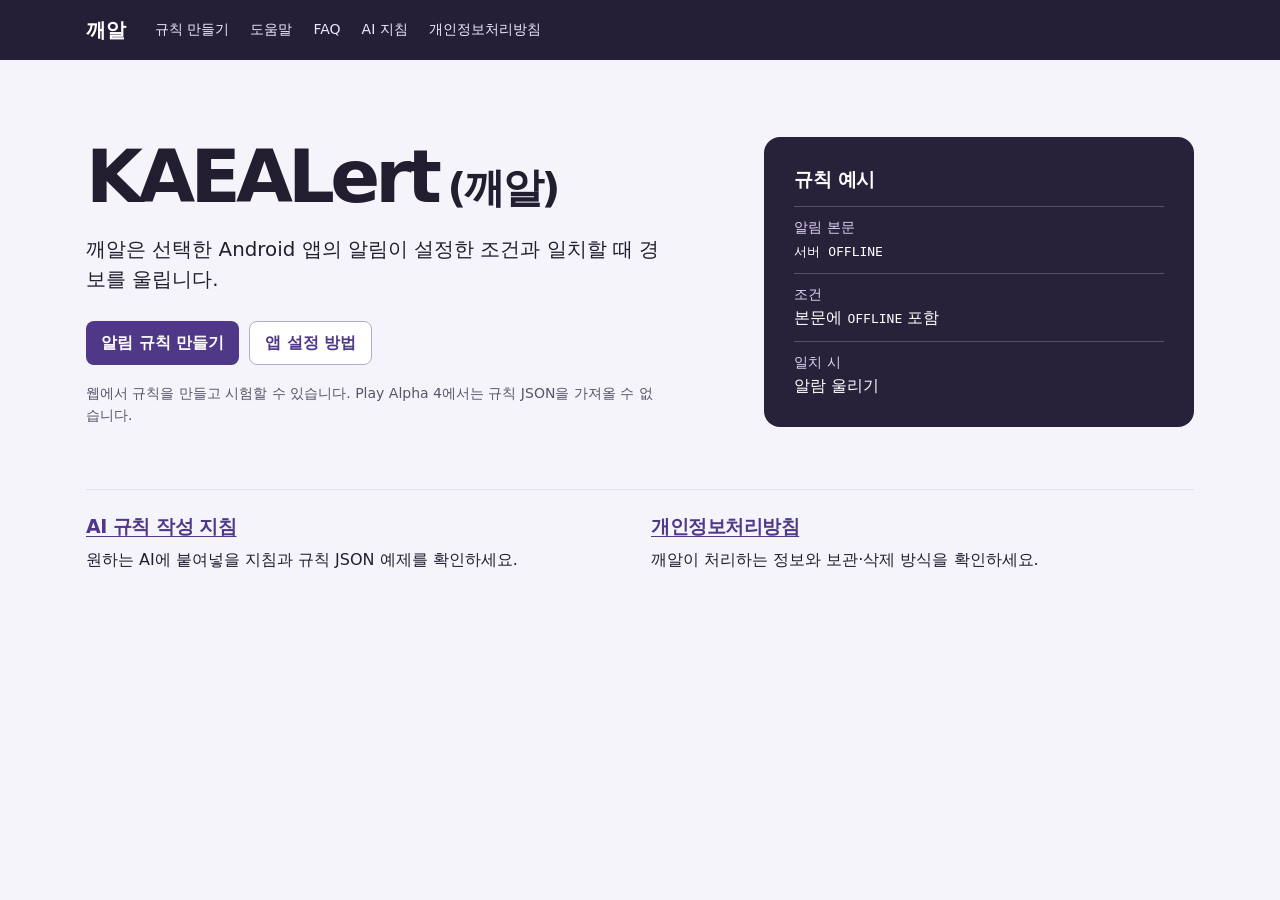
==== index.html @ 13e45188 "Prepare official website static files" ====
<!doctype html>
<html lang="ko">
<head>
  <meta charset="utf-8">
  <meta name="viewport" content="width=device-width, initial-scale=1">
  <meta name="description" content="깨알 알림 규칙을 만들고 예시 알림으로 시험하세요. 앱 설정 도움말과 AI용 규칙 작성 지침을 제공합니다.">
  <meta http-equiv="Content-Security-Policy" content="default-src 'none'; style-src 'self'; form-action 'none'; base-uri 'none'; connect-src 'none'">
  <title>KAEALert(깨알)</title>
  <link rel="stylesheet" href="./assets/rule-exchange/style.css">
</head>
<body>
  <header class="top">
    <div class="shell top-content">
      <a class="wordmark" href="./" aria-current="page">깨알</a>
      <nav class="site-nav" aria-label="주 메뉴">
        <a href="./rules/">규칙 만들기</a>
        <a href="./help/">도움말</a>
        <a href="./help/#faq">FAQ</a>
        <a href="./ai-guide/">AI 지침</a>
        <a href="./privacy/">개인정보처리방침</a>
      </nav>
    </div>
  </header>
  <main class="shell home">
    <section class="home-hero" aria-labelledby="home-title">
      <div class="home-intro">
        <h1 id="home-title">KAEALert<span>(깨알)</span></h1>
        <p>깨알은 선택한 Android 앱의 알림이 설정한 조건과 일치할 때 경보를 울립니다.</p>
        <div class="home-actions">
          <a class="home-primary" href="./rules/">알림 규칙 만들기</a>
          <a class="home-secondary" href="./help/#start">앱 설정 방법</a>
        </div>
        <p class="home-note">웹에서 규칙을 만들고 시험할 수 있습니다. Play Alpha 4에서는 규칙 JSON을 가져올 수 없습니다.</p>
      </div>
      <section class="home-example" aria-labelledby="example-title">
        <h2 id="example-title">규칙 예시</h2>
        <dl>
          <div><dt>알림 본문</dt><dd><samp>서버 OFFLINE</samp></dd></div>
          <div><dt>조건</dt><dd>본문에 <code>OFFLINE</code> 포함</dd></div>
          <div><dt>일치 시</dt><dd>알람 울리기</dd></div>
        </dl>
      </section>
    </section>
    <div class="home-reference">
      <section aria-labelledby="home-ai">
        <h2 id="home-ai"><a href="./ai-guide/">AI 규칙 작성 지침</a></h2>
        <p>원하는 AI에 붙여넣을 지침과 규칙 JSON 예제를 확인하세요.</p>
      </section>
      <section aria-labelledby="home-privacy">
        <h2 id="home-privacy"><a href="./privacy/">개인정보처리방침</a></h2>
        <p>깨알이 처리하는 정보와 보관·삭제 방식을 확인하세요.</p>
      </section>
    </div>
  </main>
</body>
</html>
---- assets/rule-exchange/style.css ----
:root {
  color-scheme: light;
  font-family: "Malgun Gothic", "맑은 고딕", system-ui, sans-serif;
  background: #f5f4fa;
  color: #221e30;
  --accent: #503889;
  --line: #e4dfed;
  --muted: #5a5369;
}
* { box-sizing: border-box; }
[hidden] { display: none !important; }
body { margin: 0; }
.shell { max-width: 1160px; margin-inline: auto; padding-inline: 26px; }
.top { background: #241f36; color: #fff; }
.top-content { min-height: 60px; display: flex; flex-wrap: wrap; align-items: center; gap: 4px 22px; padding-block: 8px; }
.wordmark { color: white; text-decoration: none; font-size: 20px; font-weight: 800; letter-spacing: -.025em; }
.site-nav { display: flex; flex-wrap: wrap; gap: 2px 5px; }
.site-nav a { color: #eee6ff; font-size: .875rem; text-decoration: none; border-radius: 7px; padding: 8px; }
.site-nav a[aria-current=page], .site-nav a:hover { color: white; background: #483962; }
main a { color: var(--accent); text-underline-offset: .17em; }
.intro { padding-block: 30px 22px; }
h1, h2, h3, p { margin: 0; }
h1 { font-size: clamp(27px, 3vw, 35px); letter-spacing: -.045em; }
h2 { font-size: 19px; letter-spacing: -.025em; }
h3 { font-size: 16px; }
p { line-height: 1.55; margin-top: 8px; }
.hint { color: var(--muted); font-size: 13px; }
.layout { display: grid; grid-template-columns: 1.12fr 1fr; align-items: start; gap: 18px; padding-bottom: 34px; }
.stack { display: grid; gap: 18px; min-width: 0; }
.card { background: white; border: 1px solid var(--line); border-radius: 15px; padding: 20px; min-width: 0; }
label { display: block; font-size: 14px; font-weight: 700; margin: 11px 0 5px; }
:is(input:not([type=checkbox]), select, textarea) {
  width: 100%;
  border: 1px solid #bbb2cd;
  border-radius: 8px;
  padding: 8px 10px;
  min-height: 38px;
  color: inherit;
  background: white;
  font: inherit;
  font-size: 14px;
}
textarea { display: block; resize: vertical; line-height: 1.45; }
textarea.code { font-family: Consolas, ui-monospace, monospace; font-size: 13px; }
textarea[readonly] { background: #f8f7fc; }
.fields { display: grid; grid-template-columns: 1fr 1fr; gap: 12px; }
.fields select, fieldset textarea { margin-top: 4px; }
.check { display: flex; align-items: center; gap: 8px; min-height: 28px; font-weight: 500; }
.check.small { margin-block: 3px; color: var(--muted); }
input[type=checkbox] { inline-size: 17px; block-size: 17px; accent-color: var(--accent); }
.section-divider { border-top: 1px solid var(--line); margin-top: 14px; padding-top: 14px; }
.heading-line, .actions { display: flex; flex-wrap: wrap; align-items: center; justify-content: space-between; gap: 8px; }
.actions { justify-content: flex-start; margin-top: 12px; }
fieldset { min-width: 0; margin: 12px 0; padding: 4px 12px 9px; border: 1px solid var(--line); border-radius: 10px; background: #f9f7fc; }
legend { padding-inline: 5px; font-size: 13px; font-weight: 800; }
.condition-actions { justify-content: flex-end; margin-top: 5px; }
button {
  border: 1px solid transparent;
  border-radius: 8px;
  padding: 7px 12px;
  min-height: 36px;
  background: var(--accent);
  color: white;
  font: inherit;
  font-size: 14px;
  font-weight: 700;
  cursor: pointer;
}
button.secondary { background: #eee9f7; color: #3b2868; }
button.text-button { background: transparent; color: #843246; }
button:hover:not(:disabled) { filter: brightness(.94); }
button:disabled { opacity: .50; cursor: default; }
:focus-visible { outline: 3px solid #7851c3; outline-offset: 2px; }
.status { color: var(--muted); font-size: 13px; overflow-wrap: anywhere; }
.status:not(:empty) { padding-block: 6px; }
.status[data-tone=error] { color: #922744; }
.status[data-tone=ok] { color: #17633b; }
details { border-top: 1px solid var(--line); padding-top: 10px; margin-top: 10px; }
summary { cursor: pointer; font-size: 14px; font-weight: 700; color: var(--accent); }
details button { margin-top: 10px; }
.guide { max-width: 890px; }
.guide-stack { display: grid; gap: 16px; padding-bottom: 34px; }
.guide .card { line-height: 1.65; }
.guide ol { padding-inline-start: 24px; margin-block: 9px; }
.guide ol li + li { margin-top: 5px; }
.faq details:first-child { border-top: 0; }
.guide-source { margin-block-start: 12px; }
.guide-cases dt { font-weight: 700; margin-top: 12px; }
.guide-cases dd { margin: 3px 0 0; color: var(--muted); }
.guide pre { margin-bottom: 0; padding: 12px; border-radius: 8px; background: #f8f7fc; overflow: auto; }
.guide :target { scroll-margin-top: 12px; }
.home { padding-block: clamp(28px, 6vw, 78px) 54px; }
.home-hero { display: grid; grid-template-columns: minmax(0, 1.4fr) minmax(0, 1fr); gap: clamp(24px, 6vw, 80px); align-items: center; }
.home-intro h1 { font-size: clamp(2.3rem, 6vw, 4.6rem); line-height: 1.08; letter-spacing: -.065em; }
.home-intro h1 span { display: inline-block; margin-inline-start: .25em; font-size: .56em; letter-spacing: -.055em; }
.home-intro > p { max-width: 36rem; margin-top: 18px; font-size: clamp(1rem, 2vw, 1.24rem); }
.home-actions { display: flex; flex-wrap: wrap; gap: 10px; margin-block: 25px 0; }
.home-actions a { display: inline-flex; align-items: center; min-height: 44px; padding: 8px 15px; border-radius: 8px; font-weight: 700; text-decoration: none; }
.home-actions .home-primary { background: var(--accent); color: white; }
.home-secondary { background: white; border: 1px solid #b7a9d1; }
.home-actions a:hover { filter: brightness(.94); }
.home-intro .home-note { color: var(--muted); font-size: .875rem; }
.home-example { border-radius: 16px; background: #28213a; color: #fff; padding: clamp(18px, 3vw, 30px); }
.home-example h2 { margin-bottom: 13px; }
.home-example dl { display: grid; gap: 12px; margin: 0; }
.home-example dl div { display: grid; gap: 4px; border-top: 1px solid #5c4c70; padding-top: 12px; }
.home-example dt { color: #e0d3f6; font-size: .875rem; }
.home-example dd { margin: 0; overflow-wrap: anywhere; }
.home-reference { display: grid; grid-template-columns: repeat(2, minmax(0, 1fr)); gap: 22px; border-top: 1px solid var(--line); margin-top: clamp(30px, 6vw, 62px); padding-top: 24px; }
@media (max-width: 820px) {
  .layout { grid-template-columns: minmax(0, 1fr); }
  .home-hero { grid-template-columns: minmax(0, 1fr); }
}
@media (max-width: 480px) {
  .shell { padding-inline: 14px; }
  .card { padding: 15px; }
  .fields { grid-template-columns: minmax(0, 1fr); gap: 2px; }
  .home-reference { grid-template-columns: minmax(0, 1fr); }
}
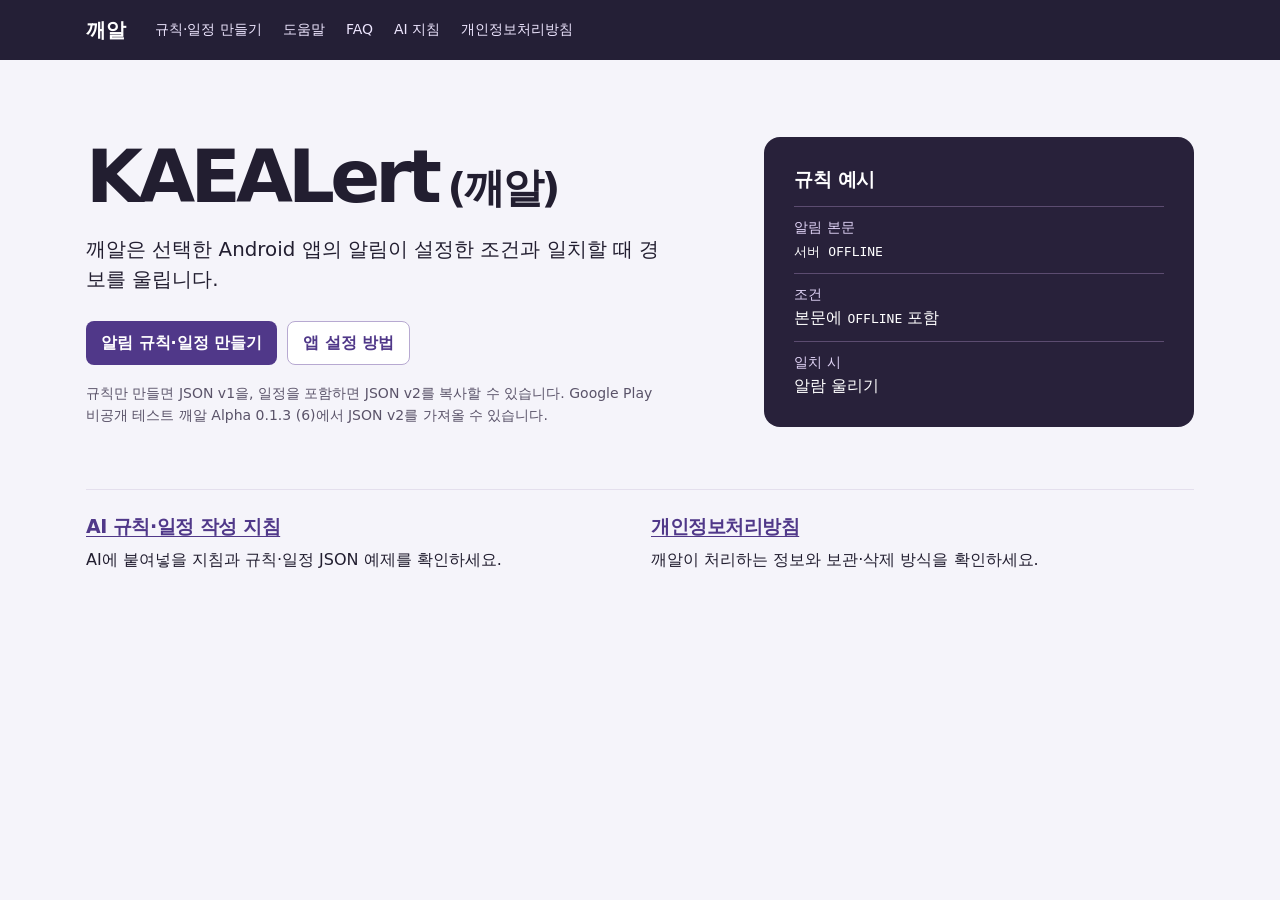
==== commit f8c80c52: "Publish JSON v2 rule and schedule generator Keep standalone rules on JSON v1. Publish schedule-only " ====
--- a/index.html
+++ b/index.html
@@ -3,7 +3,7 @@
 <head>
   <meta charset="utf-8">
   <meta name="viewport" content="width=device-width, initial-scale=1">
-  <meta name="description" content="깨알 알림 규칙을 만들고 예시 알림으로 시험하세요. 앱 설정 도움말과 AI용 규칙 작성 지침을 제공합니다.">
+  <meta name="description" content="깨알 알림 규칙과 일정을 만들고 예시 알림으로 규칙을 시험하세요. 앱 설정 도움말과 AI용 규칙 작성 지침을 제공합니다.">
   <meta http-equiv="Content-Security-Policy" content="default-src 'none'; style-src 'self'; form-action 'none'; base-uri 'none'; connect-src 'none'">
   <title>KAEALert(깨알)</title>
   <link rel="stylesheet" href="./assets/rule-exchange/style.css">
@@ -13,7 +13,7 @@
     <div class="shell top-content">
       <a class="wordmark" href="./" aria-current="page">깨알</a>
       <nav class="site-nav" aria-label="주 메뉴">
-        <a href="./rules/">규칙 만들기</a>
+        <a href="./rules/">규칙·일정 만들기</a>
         <a href="./help/">도움말</a>
         <a href="./help/#faq">FAQ</a>
         <a href="./ai-guide/">AI 지침</a>
@@ -27,10 +27,10 @@
         <h1 id="home-title">KAEALert<span>(깨알)</span></h1>
         <p>깨알은 선택한 Android 앱의 알림이 설정한 조건과 일치할 때 경보를 울립니다.</p>
         <div class="home-actions">
-          <a class="home-primary" href="./rules/">알림 규칙 만들기</a>
+          <a class="home-primary" href="./rules/">알림 규칙·일정 만들기</a>
           <a class="home-secondary" href="./help/#start">앱 설정 방법</a>
         </div>
-        <p class="home-note">웹에서 규칙을 만들고 시험할 수 있습니다. Play Alpha 4에서는 규칙 JSON을 가져올 수 없습니다.</p>
+        <p class="home-note">규칙만 만들면 JSON v1을, 일정을 포함하면 JSON v2를 복사할 수 있습니다. Google Play 비공개 테스트 깨알 Alpha 0.1.3 (6)에서 JSON v2를 가져올 수 있습니다.</p>
       </div>
       <section class="home-example" aria-labelledby="example-title">
         <h2 id="example-title">규칙 예시</h2>
@@ -43,8 +43,8 @@
     </section>
     <div class="home-reference">
       <section aria-labelledby="home-ai">
-        <h2 id="home-ai"><a href="./ai-guide/">AI 규칙 작성 지침</a></h2>
-        <p>원하는 AI에 붙여넣을 지침과 규칙 JSON 예제를 확인하세요.</p>
+        <h2 id="home-ai"><a href="./ai-guide/">AI 규칙·일정 작성 지침</a></h2>
+        <p>AI에 붙여넣을 지침과 규칙·일정 JSON 예제를 확인하세요.</p>
       </section>
       <section aria-labelledby="home-privacy">
         <h2 id="home-privacy"><a href="./privacy/">개인정보처리방침</a></h2>
--- a/assets/rule-exchange/style.css
+++ b/assets/rule-exchange/style.css
@@ -45,6 +45,8 @@
 textarea[readonly] { background: #f8f7fc; }
 .fields { display: grid; grid-template-columns: 1fr 1fr; gap: 12px; }
 .fields select, fieldset textarea { margin-top: 4px; }
+.option-list { display: flex; flex-wrap: wrap; gap: 0 14px; }
+.option-list .check { margin-block: 4px; }
 .check { display: flex; align-items: center; gap: 8px; min-height: 28px; font-weight: 500; }
 .check.small { margin-block: 3px; color: var(--muted); }
 input[type=checkbox] { inline-size: 17px; block-size: 17px; accent-color: var(--accent); }
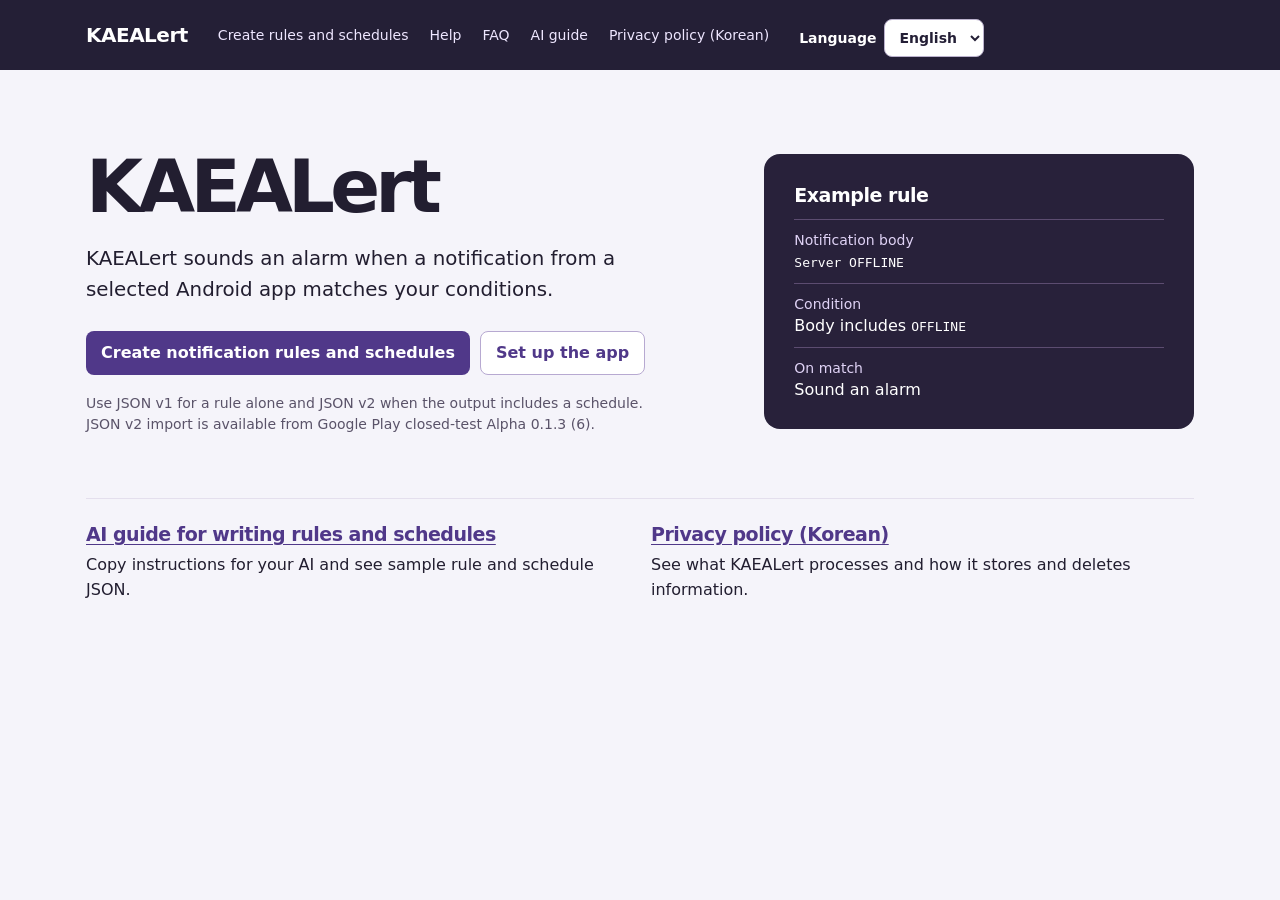
==== commit 5addce97: "Publish KaeAlert JSON v3 and multilingual rule tools" ====
--- a/index.html
+++ b/index.html
@@ -4,9 +4,10 @@
   <meta charset="utf-8">
   <meta name="viewport" content="width=device-width, initial-scale=1">
   <meta name="description" content="깨알 알림 규칙과 일정을 만들고 예시 알림으로 규칙을 시험하세요. 앱 설정 도움말과 AI용 규칙 작성 지침을 제공합니다.">
-  <meta http-equiv="Content-Security-Policy" content="default-src 'none'; style-src 'self'; form-action 'none'; base-uri 'none'; connect-src 'none'">
+  <meta http-equiv="Content-Security-Policy" content="default-src 'none'; script-src 'self'; style-src 'self'; form-action 'none'; base-uri 'none'; connect-src 'none'">
   <title>KAEALert(깨알)</title>
   <link rel="stylesheet" href="./assets/rule-exchange/style.css">
+  <script type="module" src="./assets/rule-exchange/i18n.mjs"></script>
 </head>
 <body>
   <header class="top">
@@ -19,6 +20,14 @@
         <a href="./ai-guide/">AI 지침</a>
         <a href="./privacy/">개인정보처리방침</a>
       </nav>
+      <label class="language-control">
+        <span>언어</span>
+        <select id="site-language">
+          <option value="ko">한국어</option>
+          <option value="en">English</option>
+          <option value="ja">日本語</option>
+        </select>
+      </label>
     </div>
   </header>
   <main class="shell home">
@@ -36,7 +45,7 @@
         <h2 id="example-title">규칙 예시</h2>
         <dl>
           <div><dt>알림 본문</dt><dd><samp>서버 OFFLINE</samp></dd></div>
-          <div><dt>조건</dt><dd>본문에 <code>OFFLINE</code> 포함</dd></div>
+          <div><dt>조건</dt><dd>본문에 <code>OFFLINE</code> 포함됨</dd></div>
           <div><dt>일치 시</dt><dd>알람 울리기</dd></div>
         </dl>
       </section>
--- a/assets/rule-exchange/style.css
+++ b/assets/rule-exchange/style.css
@@ -14,6 +14,7 @@
 .top { background: #241f36; color: #fff; }
 .top-content { min-height: 60px; display: flex; flex-wrap: wrap; align-items: center; gap: 4px 22px; padding-block: 8px; }
 .wordmark { color: white; text-decoration: none; font-size: 20px; font-weight: 800; letter-spacing: -.025em; }
+.language-control { display: inline-flex; align-items: center; gap: .5rem; font-size: .875rem; white-space: nowrap; }
 .site-nav { display: flex; flex-wrap: wrap; gap: 2px 5px; }
 .site-nav a { color: #eee6ff; font-size: .875rem; text-decoration: none; border-radius: 7px; padding: 8px; }
 .site-nav a[aria-current=page], .site-nav a:hover { color: white; background: #483962; }
@@ -40,6 +41,7 @@
   font: inherit;
   font-size: 14px;
 }
+.language-control select { width: auto; max-width: 100%; margin: 0; color: #241f36; color-scheme: light; }
 textarea { display: block; resize: vertical; line-height: 1.45; }
 textarea.code { font-family: Consolas, ui-monospace, monospace; font-size: 13px; }
 textarea[readonly] { background: #f8f7fc; }
